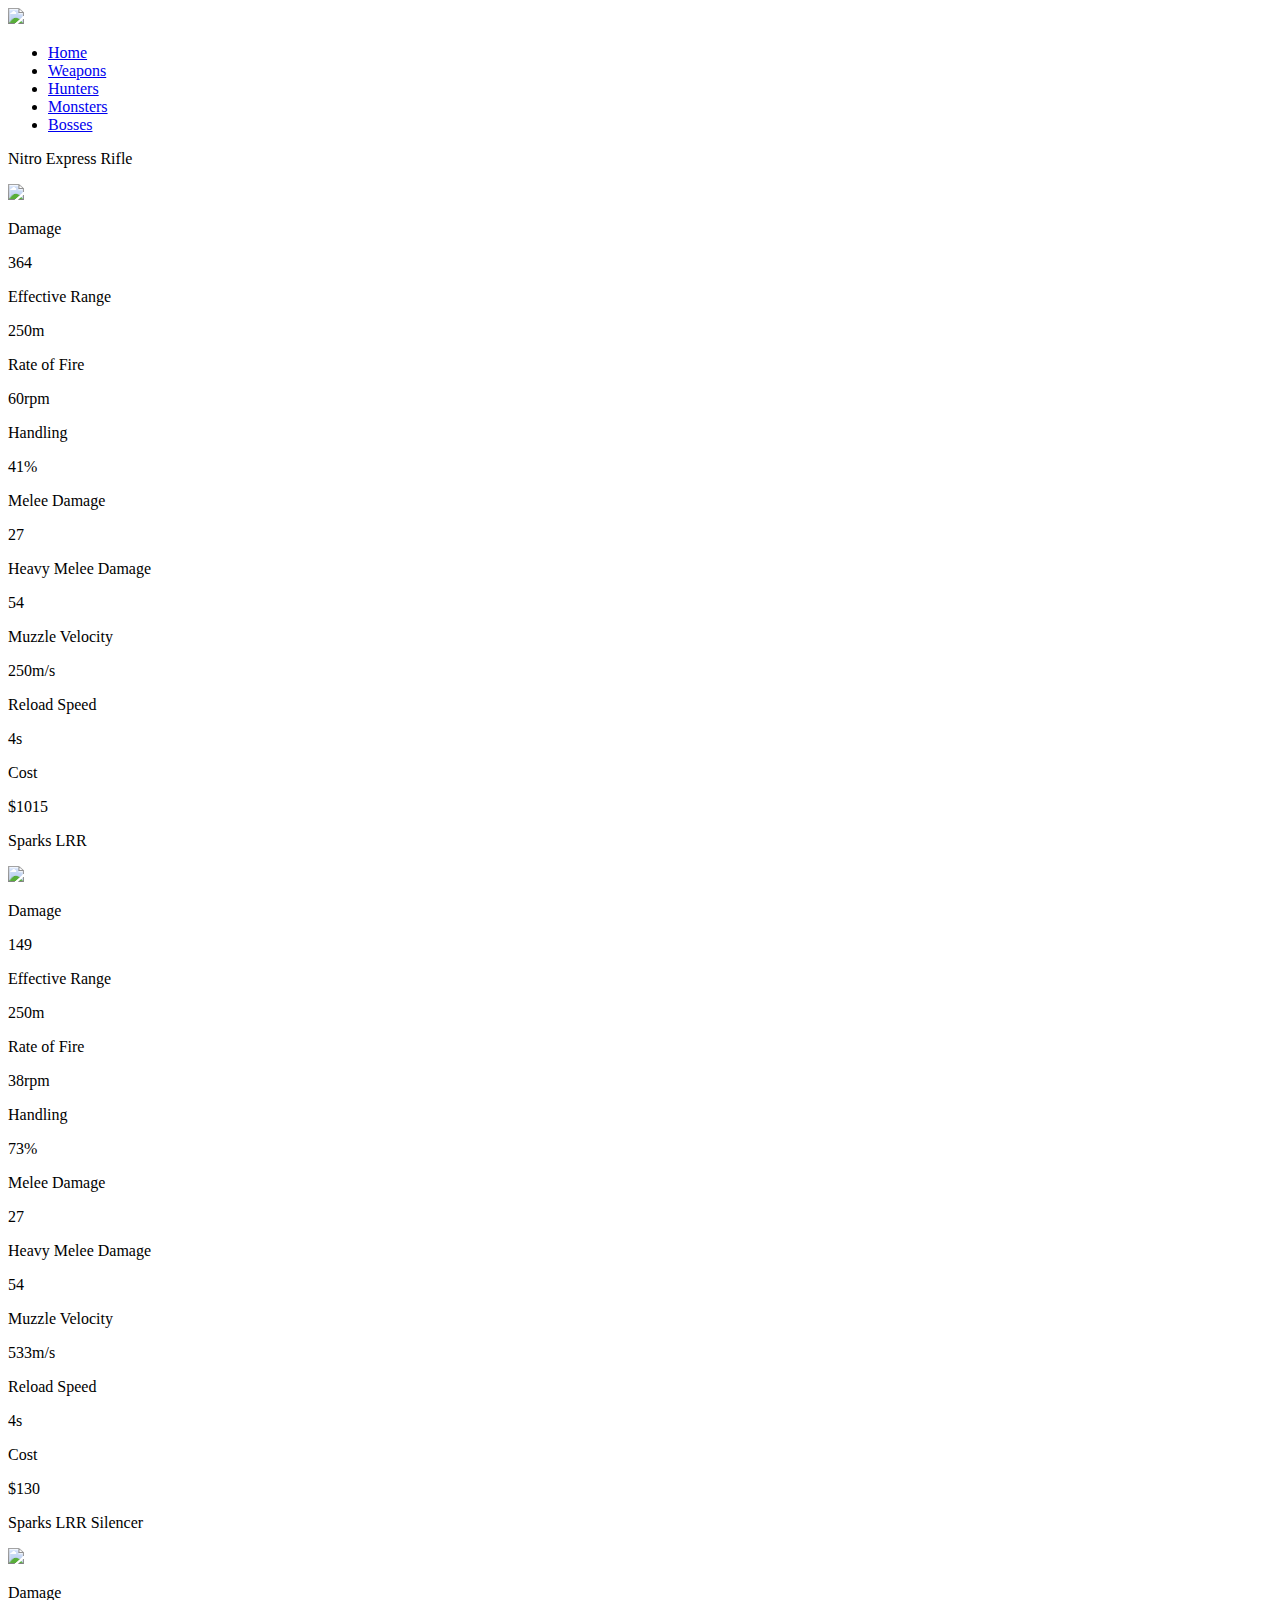
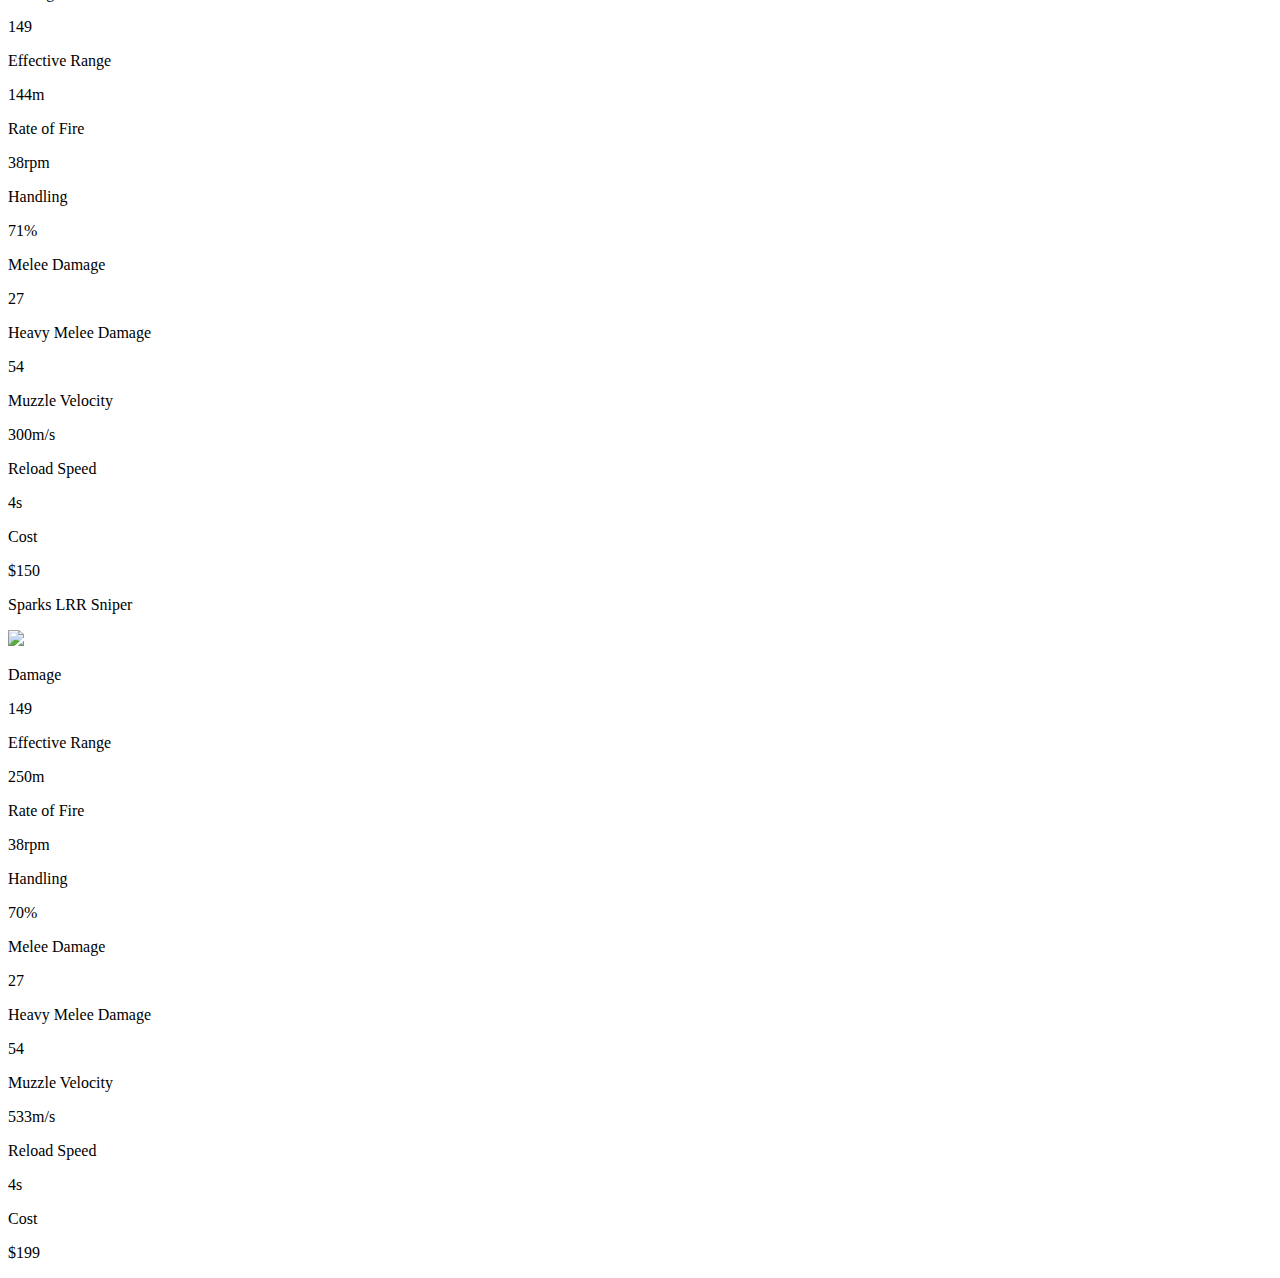
==== rifles.html @ a290ede9 "Add files via upload" ====
<!DOCTYPE html>

<html lang="en">

    <head>
        <meta charset="UTF-8">
        <meta http-equiv="X-UA-Compatible" content="IE=edge">
        <meta name="viewport" content="width=device-width, initial-scale=1.0">
        <title>Hunt: Showdown</title>
        <link href="css/rifles.css" rel="stylesheet">
        <link rel="preconnect" href="https://fonts.googleapis.com">
        <link rel="preconnect" href="https://fonts.gstatic.com" crossorigin>
        <link href="https://fonts.googleapis.com/css2?family=Roboto:wght@400;500;700&display=swap" rel="stylesheet">
    </head>

<body>

    <div class="banner">
        <div class="navbar">
            <a href="index.html"><img src="images/logo-nav.png" class="logo"></a>
            <ul>
                <li><a href="index.html">Home</a></li>
                <li><a href="weapons.html">Weapons</a></li>
                <li><a href="hunters.html">Hunters</a></li>
                <li><a href="monsters.html">Monsters</a></li>
                <li><a href="bosses.html">Bosses</a></li>
            </ul>
        </div>

        <div class="rifle-wrapper">
            <div class="rifle-container">
                <div class="weapon-name">
                    <p>Nitro Express Rifle</p>
                    <img src="images/rifle-nitro.jpg">
                </div>
                <div class="weapon-stats-left">
                    <div class="weapon-top">
                        <p>Damage</p>
                        <p><span>364</span></p>
                    </div>
                    <div class="weapon-bottom">
                        <span class="gray-line"></span>
                        <span class="red-line"></span>
                    </div>
                    <div class="weapon-top">
                        <p>Effective Range</p>
                        <p><span>250m</span></p>
                    </div>
                    <div class="weapon-bottom">
                        <span class="gray-line"></span>
                        <span class="red-line"></span>
                    </div>
                    <div class="weapon-top">
                        <p>Rate of Fire</p>
                        <p><span>60rpm</span></p>
                    </div>
                    <div class="weapon-bottom">
                        <span class="gray-line"></span>
                        <span class="red-line-rof"></span>
                    </div>
                </div>
                <div class="weapon-stats-middle">
                    <div class="weapon-top">
                        <p>Handling</p>
                        <p><span>41%</span></p>
                    </div>
                    <div class="weapon-bottom">
                        <span class="gray-line"></span>
                        <span class="red-line-handling"></span>
                    </div>
                    <div class="weapon-top">
                        <p>Melee Damage</p>
                        <p><span>27</span></p>
                    </div>
                    <div class="weapon-bottom">
                        <span class="gray-line"></span>
                        <span class="red-line-melee"></span>
                    </div>
                    <div class="weapon-top">
                        <p>Heavy Melee Damage</p>
                        <p><span>54</span></p>
                    </div>
                    <div class="weapon-bottom">
                        <span class="gray-line"></span>
                        <span class="red-line-heavymelee"></span>
                    </div>
                </div>
                <div class="weapon-stats-left">
                    <div class="weapon-top">
                        <p>Muzzle Velocity</p>
                        <p><span>250m/s</span></p>
                    </div>
                    <div class="weapon-bottom">
                        <span class="gray-line"></span>
                        <span class="red-line-velocity"></span>
                    </div>
                    <div class="weapon-top">
                        <p>Reload Speed</p>
                        <p><span>4s</span></p>
                    </div>
                    <div class="weapon-bottom">
                        <span class="gray-line"></span>
                        <span class="red-line-reload"></span>
                    </div>
                    <div class="weapon-top">
                        <p>Cost</p>
                        <p><span>$1015</span></p>
                    </div>
                    <div class="weapon-bottom">
                        <span class="gray-line"></span>
                        <span class="red-line-cost"></span>
                    </div>
                </div>
            </div>

            <div class="rifle-container">
                <div class="weapon-name">
                    <p>Sparks LRR</p>
                    <img src="images/rifle-sparks.jpg">
                </div>
                <div class="weapon-stats-left">
                    <div class="weapon-top">
                        <p>Damage</p>
                        <p><span>149</span></p>
                    </div>
                    <div class="weapon-bottom">
                        <span class="gray-line"></span>
                        <span class="red-line-damage-sparks"></span>
                    </div>
                    <div class="weapon-top">
                        <p>Effective Range</p>
                        <p><span>250m</span></p>
                    </div>
                    <div class="weapon-bottom">
                        <span class="gray-line"></span>
                        <span class="red-line-range-sparks"></span>
                    </div>
                    <div class="weapon-top">
                        <p>Rate of Fire</p>
                        <p><span>38rpm</span></p>
                    </div>
                    <div class="weapon-bottom">
                        <span class="gray-line"></span>
                        <span class="red-line-rof-sparks"></span>
                    </div>
                </div>
                <div class="weapon-stats-middle">
                    <div class="weapon-top">
                        <p>Handling</p>
                        <p><span>73%</span></p>
                    </div>
                    <div class="weapon-bottom">
                        <span class="gray-line"></span>
                        <span class="red-line-handling-sparks"></span>
                    </div>
                    <div class="weapon-top">
                        <p>Melee Damage</p>
                        <p><span>27</span></p>
                    </div>
                    <div class="weapon-bottom">
                        <span class="gray-line"></span>
                        <span class="red-line-melee-sparks"></span>
                    </div>
                    <div class="weapon-top">
                        <p>Heavy Melee Damage</p>
                        <p><span>54</span></p>
                    </div>
                    <div class="weapon-bottom">
                        <span class="gray-line"></span>
                        <span class="red-line-heavymelee-sparks"></span>
                    </div>
                </div>
                <div class="weapon-stats-left">
                    <div class="weapon-top">
                        <p>Muzzle Velocity</p>
                        <p><span>533m/s</span></p>
                    </div>
                    <div class="weapon-bottom">
                        <span class="gray-line"></span>
                        <span class="red-line-velocity-sparks"></span>
                    </div>
                    <div class="weapon-top">
                        <p>Reload Speed</p>
                        <p><span>4s</span></p>
                    </div>
                    <div class="weapon-bottom">
                        <span class="gray-line"></span>
                        <span class="red-line-reload-sparks"></span>
                    </div>
                    <div class="weapon-top">
                        <p>Cost</p>
                        <p><span>$130</span></p>
                    </div>
                    <div class="weapon-bottom">
                        <span class="gray-line"></span>
                        <span class="red-line-cost-sparks"></span>
                    </div>
                </div>
            </div>

            <div class="rifle-container">
                <div class="weapon-name">
                    <p>Sparks LRR Silencer</p>
                    <img src="images/rifle-sparks-silencer.jpg">
                </div>
                <div class="weapon-stats-left">
                    <div class="weapon-top">
                        <p>Damage</p>
                        <p><span>149</span></p>
                    </div>
                    <div class="weapon-bottom">
                        <span class="gray-line"></span>
                        <span class="red-line-damage-sparks2"></span>
                    </div>
                    <div class="weapon-top">
                        <p>Effective Range</p>
                        <p><span>144m</span></p>
                    </div>
                    <div class="weapon-bottom">
                        <span class="gray-line"></span>
                        <span class="red-line-range-sparks2"></span>
                    </div>
                    <div class="weapon-top">
                        <p>Rate of Fire</p>
                        <p><span>38rpm</span></p>
                    </div>
                    <div class="weapon-bottom">
                        <span class="gray-line"></span>
                        <span class="red-line-rof-sparks2"></span>
                    </div>
                </div>
                <div class="weapon-stats-middle">
                    <div class="weapon-top">
                        <p>Handling</p>
                        <p><span>71%</span></p>
                    </div>
                    <div class="weapon-bottom">
                        <span class="gray-line"></span>
                        <span class="red-line-handling-sparks2"></span>
                    </div>
                    <div class="weapon-top">
                        <p>Melee Damage</p>
                        <p><span>27</span></p>
                    </div>
                    <div class="weapon-bottom">
                        <span class="gray-line"></span>
                        <span class="red-line-melee-sparks2"></span>
                    </div>
                    <div class="weapon-top">
                        <p>Heavy Melee Damage</p>
                        <p><span>54</span></p>
                    </div>
                    <div class="weapon-bottom">
                        <span class="gray-line"></span>
                        <span class="red-line-heavymelee-sparks2"></span>
                    </div>
                </div>
                <div class="weapon-stats-left">
                    <div class="weapon-top">
                        <p>Muzzle Velocity</p>
                        <p><span>300m/s</span></p>
                    </div>
                    <div class="weapon-bottom">
                        <span class="gray-line"></span>
                        <span class="red-line-velocity-sparks2"></span>
                    </div>
                    <div class="weapon-top">
                        <p>Reload Speed</p>
                        <p><span>4s</span></p>
                    </div>
                    <div class="weapon-bottom">
                        <span class="gray-line"></span>
                        <span class="red-line-reload-sparks2"></span>
                    </div>
                    <div class="weapon-top">
                        <p>Cost</p>
                        <p><span>$150</span></p>
                    </div>
                    <div class="weapon-bottom">
                        <span class="gray-line"></span>
                        <span class="red-line-cost-sparks2"></span>
                    </div>
                </div>
            </div>

            <div class="rifle-container">
                <div class="weapon-name">
                    <p>Sparks LRR Sniper</p>
                    <img src="images/rifle-sparks-sniper.jpg">
                </div>
                <div class="weapon-stats-left">
                    <div class="weapon-top">
                        <p>Damage</p>
                        <p><span>149</span></p>
                    </div>
                    <div class="weapon-bottom">
                        <span class="gray-line"></span>
                        <span class="red-line-damage-sparks3"></span>
                    </div>
                    <div class="weapon-top">
                        <p>Effective Range</p>
                        <p><span>250m</span></p>
                    </div>
                    <div class="weapon-bottom">
                        <span class="gray-line"></span>
                        <span class="red-line-range-sparks3"></span>
                    </div>
                    <div class="weapon-top">
                        <p>Rate of Fire</p>
                        <p><span>38rpm</span></p>
                    </div>
                    <div class="weapon-bottom">
                        <span class="gray-line"></span>
                        <span class="red-line-rof-sparks3"></span>
                    </div>
                </div>
                <div class="weapon-stats-middle">
                    <div class="weapon-top">
                        <p>Handling</p>
                        <p><span>70%</span></p>
                    </div>
                    <div class="weapon-bottom">
                        <span class="gray-line"></span>
                        <span class="red-line-handling-sparks3"></span>
                    </div>
                    <div class="weapon-top">
                        <p>Melee Damage</p>
                        <p><span>27</span></p>
                    </div>
                    <div class="weapon-bottom">
                        <span class="gray-line"></span>
                        <span class="red-line-melee-sparks3"></span>
                    </div>
                    <div class="weapon-top">
                        <p>Heavy Melee Damage</p>
                        <p><span>54</span></p>
                    </div>
                    <div class="weapon-bottom">
                        <span class="gray-line"></span>
                        <span class="red-line-heavymelee-sparks3"></span>
                    </div>
                </div>
                <div class="weapon-stats-left">
                    <div class="weapon-top">
                        <p>Muzzle Velocity</p>
                        <p><span>533m/s</span></p>
                    </div>
                    <div class="weapon-bottom">
                        <span class="gray-line"></span>
                        <span class="red-line-velocity-sparks3"></span>
                    </div>
                    <div class="weapon-top">
                        <p>Reload Speed</p>
                        <p><span>4s</span></p>
                    </div>
                    <div class="weapon-bottom">
                        <span class="gray-line"></span>
                        <span class="red-line-reload-sparks3"></span>
                    </div>
                    <div class="weapon-top">
                        <p>Cost</p>
                        <p><span>$199</span></p>
                    </div>
                    <div class="weapon-bottom">
                        <span class="gray-line"></span>
                        <span class="red-line-cost-sparks3"></span>
                    </div>
                </div>
            </div>

            

        </div>
    
</body>

</html>
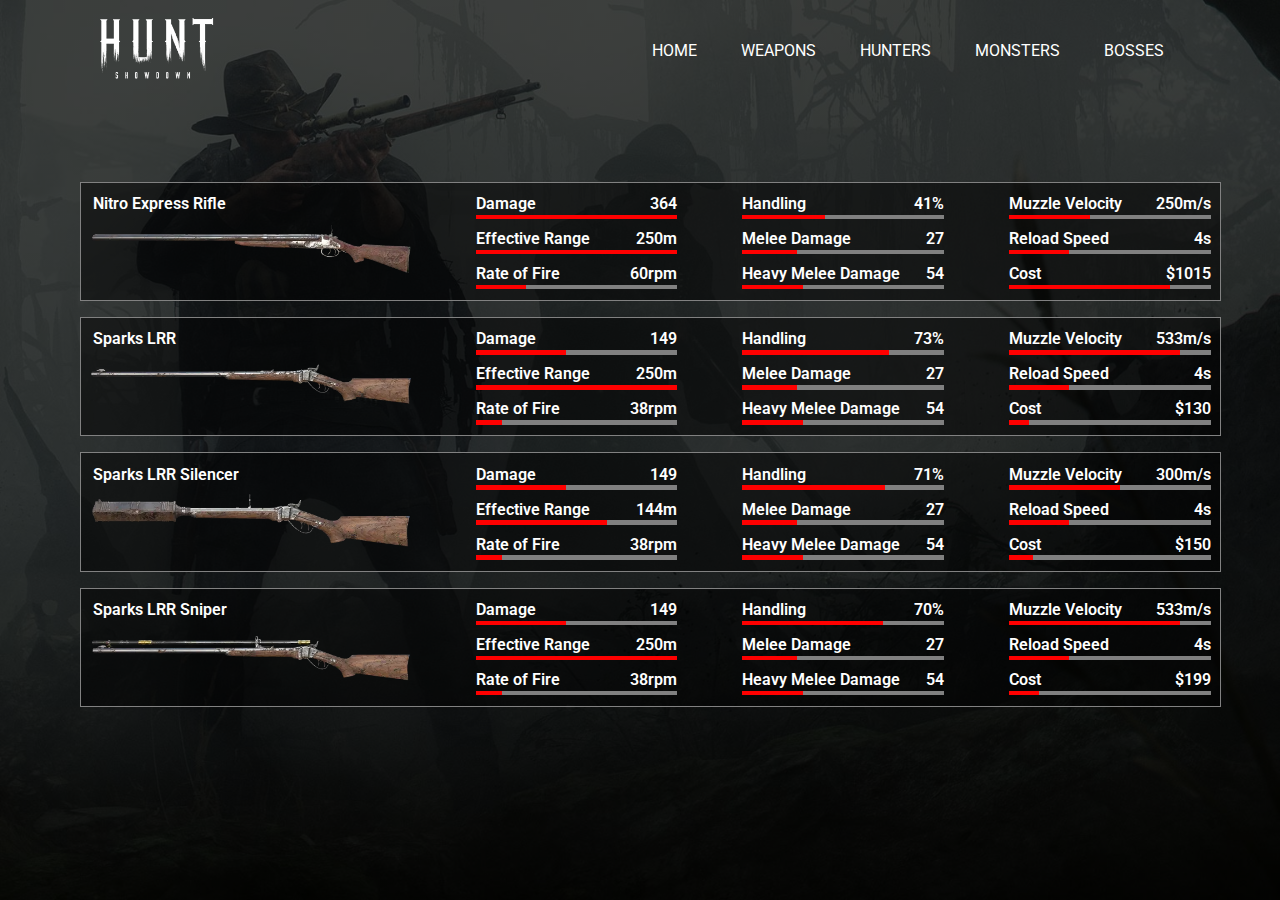
==== commit 51c9569c: "Update rifles.html" ====
--- a/rifles.html
+++ b/rifles.html
@@ -8,6 +8,7 @@
         <meta name="viewport" content="width=device-width, initial-scale=1.0">
         <title>Hunt: Showdown</title>
         <link href="css/rifles.css" rel="stylesheet">
+        <link rel="icon" href="images/logo-nav.ico">
         <link rel="preconnect" href="https://fonts.googleapis.com">
         <link rel="preconnect" href="https://fonts.gstatic.com" crossorigin>
         <link href="https://fonts.googleapis.com/css2?family=Roboto:wght@400;500;700&display=swap" rel="stylesheet">
@@ -374,4 +375,4 @@
     
 </body>
 
-</html>+</html>
--- a/css/rifles.css
+++ b/css/rifles.css
@@ -0,0 +1,413 @@
+* {
+    margin: 0;
+    padding: 0;
+    font-family: Roboto, Arial;
+}
+
+.banner {
+    width: 100%;
+    height: 100vh;
+    background-image: linear-gradient(rgba(0, 0, 0, 0.75), rgba(0, 0, 0, 0.75)), url(../images/backgroundhunt.jpg);
+    background-size: cover;
+    background-position: center;
+}
+
+.navbar {
+    width: 85%;
+    margin: auto;
+    padding: 15px 0;
+    display: flex;
+    align-items: center;
+    justify-content: space-between;
+}
+
+.logo {
+    width: 120px;
+    cursor: pointer;
+}
+
+.navbar ul li {
+    list-style: none;
+    display: inline-block;
+    margin: 0 20px;
+    position: relative;
+}
+
+.navbar ul li::after {
+    content: '';
+    height: 3px;
+    width: 0;
+    background: #009688;
+    position: absolute;
+    left: 0;
+    bottom: -8px;
+    transition: 0.4s;
+}
+
+.navbar ul li:hover::after {
+    width: 100%;
+}
+
+.navbar a:hover {
+    color: rgb(230, 122, 122);
+}
+
+.navbar ul li a {
+    text-decoration: none;
+    color: white;
+    text-transform: uppercase;
+}
+
+.rifle-wrapper {
+    margin: 0 auto;
+    width: 70em;
+    margin-top: 5em;
+}
+
+.rifle-container {
+    background: rgba(0,0,0,0.5);
+    display: flex;
+    flex-direction: row;
+    width: 100%;
+    padding: 0.7em 0.6em;
+    border: solid 1px rgb(129, 129, 129);
+    justify-content: space-between;
+    margin-bottom: 1em;
+}
+
+.weapon-name {
+    color: white;
+    font-weight: 600;
+    font-size: 16px;
+}
+
+.weapon-name img {
+    width: 20em;
+    height: 4.5em;
+}
+
+.weapon-name p {
+    margin-left: 2px;
+}
+
+.weapon-stats-left {
+    width: 18%;
+    height: 4.5em;
+    position: relative;
+}
+
+.weapon-stats-middle {
+    width: 18%;
+    height: 4.5em;
+    position: relative;
+}
+
+.weapon-stats-right {
+    width: 18%;
+    height: 4.5em;
+    position: relative;
+}
+
+.weapon-top {
+    display: flex;
+    color: white;
+    font-weight: 600;
+    font-size: 16px;
+    margin-bottom: 0.11em;
+}
+
+.weapon-top span {
+    position: absolute;
+    right: 0;
+}
+
+.weapon-bottom {
+    margin-bottom: 1em;
+}
+
+.gray-line {
+    width: 100%;
+    height: 0.3em;
+    background-color: gray;
+    position: absolute;
+}
+
+.red-line {
+    width: 100%;
+    height: 0.3em;
+    background-color: red;
+    position: absolute;
+    z-index: 1;
+}
+
+.red-line-rof {
+    width: 25%;
+    height: 0.3em;
+    background-color: red;
+    position: absolute;
+    z-index: 1;
+}
+
+.red-line-handling {
+    width: 41%;
+    height: 0.3em;
+    background-color: red;
+    position: absolute;
+    z-index: 1;
+}
+
+.red-line-velocity {
+    width: 40%;
+    height: 0.3em;
+    background-color: red;
+    position: absolute;
+    z-index: 1;
+}
+
+.red-line-melee {
+    width: 27%;
+    height: 0.3em;
+    background-color: red;
+    position: absolute;
+    z-index: 1;
+}
+
+.red-line-heavymelee {
+    width: 30%;
+    height: 0.3em;
+    background-color: red;
+    position: absolute;
+    z-index: 1;
+}
+
+.red-line-reload {
+    width: 30%;
+    height: 0.3em;
+    background-color: red;
+    position: absolute;
+    z-index: 1;
+}
+
+.red-line-cost {
+    width: 80%;
+    height: 0.3em;
+    background-color: red;
+    position: absolute;
+    z-index: 1;
+}
+
+.red-line-damage-sparks {
+    width: 45%;
+    height: 0.3em;
+    background-color: red;
+    position: absolute;
+    z-index: 1;
+}
+
+.red-line-range-sparks {
+    width: 100%;
+    height: 0.3em;
+    background-color: red;
+    position: absolute;
+    z-index: 1;
+}
+
+.red-line-rof-sparks {
+    width: 13%;
+    height: 0.3em;
+    background-color: red;
+    position: absolute;
+    z-index: 1;
+}
+
+.red-line-handling-sparks {
+    width: 73%;
+    height: 0.3em;
+    background-color: red;
+    position: absolute;
+    z-index: 1;
+}
+
+.red-line-velocity-sparks {
+    width: 85%;
+    height: 0.3em;
+    background-color: red;
+    position: absolute;
+    z-index: 1;
+}
+
+.red-line-melee-sparks {
+    width: 27%;
+    height: 0.3em;
+    background-color: red;
+    position: absolute;
+    z-index: 1;
+}
+
+.red-line-heavymelee-sparks {
+    width: 30%;
+    height: 0.3em;
+    background-color: red;
+    position: absolute;
+    z-index: 1;
+}
+
+.red-line-reload-sparks {
+    width: 30%;
+    height: 0.3em;
+    background-color: red;
+    position: absolute;
+    z-index: 1;
+}
+
+.red-line-cost-sparks {
+    width: 10%;
+    height: 0.3em;
+    background-color: red;
+    position: absolute;
+    z-index: 1;
+}
+
+.red-line-damage-sparks2 {
+    width: 45%;
+    height: 0.3em;
+    background-color: red;
+    position: absolute;
+    z-index: 1;
+}
+
+.red-line-range-sparks2 {
+    width: 65%;
+    height: 0.3em;
+    background-color: red;
+    position: absolute;
+    z-index: 1;
+}
+
+.red-line-rof-sparks2 {
+    width: 13%;
+    height: 0.3em;
+    background-color: red;
+    position: absolute;
+    z-index: 1;
+}
+
+.red-line-handling-sparks2 {
+    width: 71%;
+    height: 0.3em;
+    background-color: red;
+    position: absolute;
+    z-index: 1;
+}
+
+.red-line-velocity-sparks2 {
+    width: 55%;
+    height: 0.3em;
+    background-color: red;
+    position: absolute;
+    z-index: 1;
+}
+
+.red-line-melee-sparks2 {
+    width: 27%;
+    height: 0.3em;
+    background-color: red;
+    position: absolute;
+    z-index: 1;
+}
+
+.red-line-heavymelee-sparks2 {
+    width: 30%;
+    height: 0.3em;
+    background-color: red;
+    position: absolute;
+    z-index: 1;
+}
+
+.red-line-reload-sparks2 {
+    width: 30%;
+    height: 0.3em;
+    background-color: red;
+    position: absolute;
+    z-index: 1;
+}
+
+.red-line-cost-sparks2 {
+    width: 12%;
+    height: 0.3em;
+    background-color: red;
+    position: absolute;
+    z-index: 1;
+}
+
+.red-line-damage-sparks3 {
+    width: 45%;
+    height: 0.3em;
+    background-color: red;
+    position: absolute;
+    z-index: 1;
+}
+
+.red-line-range-sparks3 {
+    width: 100%;
+    height: 0.3em;
+    background-color: red;
+    position: absolute;
+    z-index: 1;
+}
+
+.red-line-rof-sparks3 {
+    width: 13%;
+    height: 0.3em;
+    background-color: red;
+    position: absolute;
+    z-index: 1;
+}
+
+.red-line-handling-sparks3 {
+    width: 70%;
+    height: 0.3em;
+    background-color: red;
+    position: absolute;
+    z-index: 1;
+}
+
+.red-line-velocity-sparks3 {
+    width: 85%;
+    height: 0.3em;
+    background-color: red;
+    position: absolute;
+    z-index: 1;
+}
+
+.red-line-melee-sparks3 {
+    width: 27%;
+    height: 0.3em;
+    background-color: red;
+    position: absolute;
+    z-index: 1;
+}
+
+.red-line-heavymelee-sparks3 {
+    width: 30%;
+    height: 0.3em;
+    background-color: red;
+    position: absolute;
+    z-index: 1;
+}
+
+.red-line-reload-sparks3 {
+    width: 30%;
+    height: 0.3em;
+    background-color: red;
+    position: absolute;
+    z-index: 1;
+}
+
+.red-line-cost-sparks3 {
+    width: 15%;
+    height: 0.3em;
+    background-color: red;
+    position: absolute;
+    z-index: 1;
+}